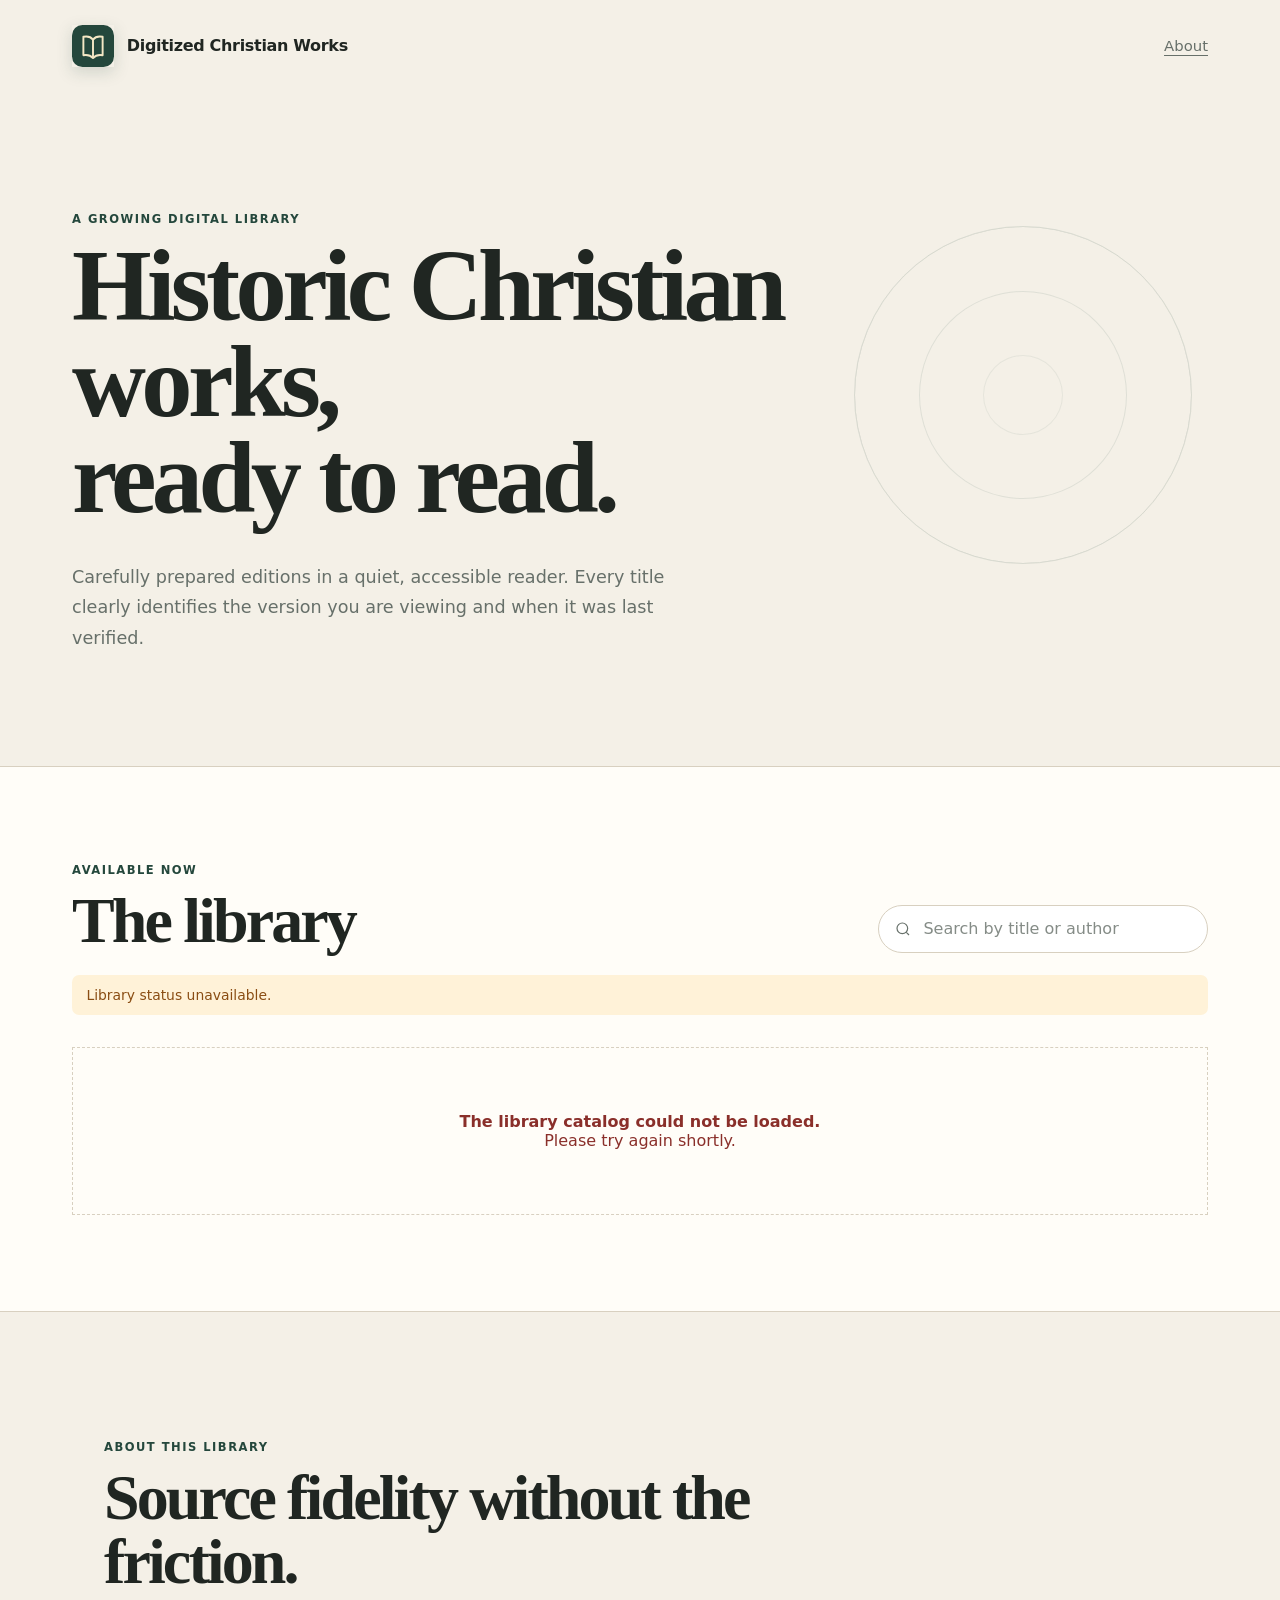
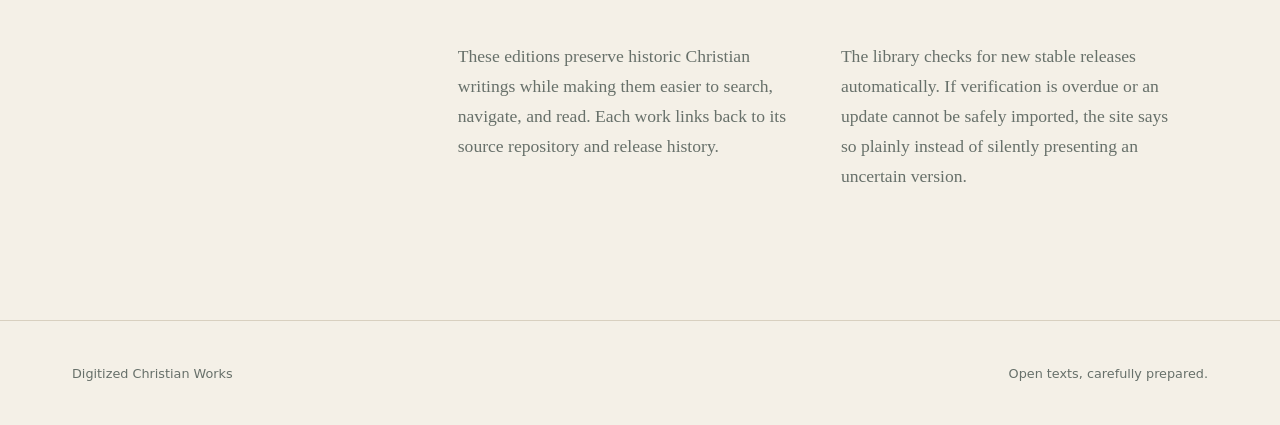
==== site/index.html @ 8eefa534 "Build Digitized Christian Works library" ====
<!doctype html>
<html lang="en">
  <head>
    <meta charset="utf-8">
    <meta name="viewport" content="width=device-width, initial-scale=1">
    <meta name="description" content="Read the latest verified editions of carefully digitized historic Christian works.">
    <meta name="theme-color" content="#f4f0e7">
    <title>Digitized Christian Works</title>
    <link rel="icon" href="assets/mark.svg" type="image/svg+xml">
    <link rel="stylesheet" href="assets/styles.css">
    <script src="assets/app.js" defer></script>
  </head>
  <body>
    <a class="skip-link" href="#library">Skip to library</a>
    <header class="site-header">
      <a class="brand" href="./" aria-label="Digitized Christian Works home">
        <img src="assets/mark.svg" alt="" width="42" height="42">
        <span>Digitized Christian Works</span>
      </a>
      <a class="about-link" href="#about">About</a>
    </header>

    <main>
      <section class="hero" aria-labelledby="hero-title">
        <p class="eyebrow">A growing digital library</p>
        <h1 id="hero-title">Historic Christian works,<br>ready to read.</h1>
        <p class="hero-copy">Carefully prepared editions in a quiet, accessible reader. Every title clearly identifies the version you are viewing and when it was last verified.</p>
      </section>

      <section class="library" id="library" aria-labelledby="library-title">
        <div class="section-heading">
          <div>
            <p class="eyebrow">Available now</p>
            <h2 id="library-title">The library</h2>
          </div>
          <label class="search">
            <span class="sr-only">Search the library</span>
            <svg aria-hidden="true" viewBox="0 0 24 24"><path d="m21 21-4.35-4.35m2.35-5.65a8 8 0 1 1-16 0 8 8 0 0 1 16 0Z"/></svg>
            <input id="search" type="search" placeholder="Search by title or author" autocomplete="off">
          </label>
        </div>
        <div id="site-status" class="site-status" role="status" aria-live="polite"></div>
        <div id="book-grid" class="book-grid" aria-live="polite">
          <div class="loading">Loading the library…</div>
        </div>
        <p id="empty-state" class="empty-state" hidden>No works match that search.</p>
      </section>

      <section class="about" id="about" aria-labelledby="about-title">
        <p class="eyebrow">About this library</p>
        <h2 id="about-title">Source fidelity without the friction.</h2>
        <div class="about-grid">
          <p>These editions preserve historic Christian writings while making them easier to search, navigate, and read. Each work links back to its source repository and release history.</p>
          <p>The library checks for new stable releases automatically. If verification is overdue or an update cannot be safely imported, the site says so plainly instead of silently presenting an uncertain version.</p>
        </div>
      </section>
    </main>

    <footer>
      <p>Digitized Christian Works</p>
      <p>Open texts, carefully prepared.</p>
    </footer>
  </body>
</html>
---- site/assets/styles.css ----
:root {
  --paper: #f4f0e7;
  --paper-deep: #e9e2d3;
  --ink: #202622;
  --muted: #67706a;
  --forest: #24473c;
  --forest-dark: #19362d;
  --cream: #fffdf8;
  --line: #d8d0c0;
  --gold: #bc8c42;
  --warning: #8a4d13;
  --warning-bg: #fff2d8;
  --error: #8a2f2a;
  --shadow: 0 18px 50px rgb(37 43 40 / 9%);
  font-family: Inter, ui-sans-serif, system-ui, -apple-system, BlinkMacSystemFont, "Segoe UI", sans-serif;
  color: var(--ink);
  background: var(--paper);
  font-synthesis: none;
}

* { box-sizing: border-box; }
html { scroll-behavior: smooth; }
body { margin: 0; min-height: 100vh; background: var(--paper); }
a { color: inherit; }
button, input, select { font: inherit; }

.skip-link {
  position: fixed;
  top: 0.75rem;
  left: 0.75rem;
  z-index: 100;
  padding: 0.65rem 0.9rem;
  color: white;
  background: var(--forest-dark);
  border-radius: 0.35rem;
  transform: translateY(-150%);
}
.skip-link:focus { transform: none; }
.sr-only { position: absolute; width: 1px; height: 1px; padding: 0; margin: -1px; overflow: hidden; clip: rect(0, 0, 0, 0); white-space: nowrap; border: 0; }

.site-header {
  max-width: 1200px;
  margin: auto;
  padding: 1.55rem 2rem;
  display: flex;
  align-items: center;
  justify-content: space-between;
}
.brand { display: flex; align-items: center; gap: 0.8rem; font-weight: 600; text-decoration: none; letter-spacing: -0.02em; }
.brand img { box-shadow: 0 5px 16px rgb(36 71 60 / 17%); }
.about-link { color: var(--muted); font-size: 0.93rem; text-underline-offset: 0.25rem; }

.hero {
  max-width: 1200px;
  margin: 0 auto;
  padding: 7.5rem 2rem 7rem;
  position: relative;
}
.hero::after {
  content: "";
  position: absolute;
  right: 4%;
  top: 20%;
  width: 21rem;
  height: 21rem;
  border: 1px solid rgb(36 71 60 / 13%);
  border-radius: 50%;
  box-shadow: inset 0 0 0 4rem var(--paper), inset 0 0 0 calc(4rem + 1px) rgb(36 71 60 / 10%), inset 0 0 0 8rem var(--paper), inset 0 0 0 calc(8rem + 1px) rgb(36 71 60 / 7%);
  pointer-events: none;
}
.eyebrow { margin: 0 0 0.75rem; color: var(--forest); font-family: ui-sans-serif, system-ui, sans-serif; font-size: 0.72rem; font-weight: 600; letter-spacing: 0.13em; text-transform: uppercase; }
.hero h1, .section-heading h2, .about h2 {
  font-family: Georgia, "Times New Roman", serif;
  font-weight: 600;
  letter-spacing: -0.045em;
}
.hero h1 { max-width: 770px; margin: 0; font-size: clamp(3.2rem, 8vw, 6.5rem); line-height: 0.94; position: relative; z-index: 1; }
.hero-copy { max-width: 610px; margin: 2.2rem 0 0; color: var(--muted); font-size: 1.1rem; line-height: 1.75; position: relative; z-index: 1; }

.library { padding: 6rem max(2rem, calc((100vw - 1136px) / 2)); background: var(--cream); border-block: 1px solid var(--line); }
.section-heading { display: flex; align-items: end; justify-content: space-between; gap: 2rem; margin-bottom: 1.4rem; }
.section-heading h2, .about h2 { margin: 0; font-size: clamp(2.3rem, 5vw, 4.1rem); line-height: 1; }
.search { width: min(100%, 330px); display: flex; align-items: center; gap: 0.65rem; padding: 0.78rem 1rem; border: 1px solid var(--line); border-radius: 999px; background: white; }
.search:focus-within { outline: 2px solid var(--forest); outline-offset: 2px; }
.search svg { width: 1.1rem; fill: none; stroke: var(--muted); stroke-width: 1.8; }
.search input { width: 100%; border: 0; outline: 0; color: var(--ink); background: transparent; }
.search input::placeholder { color: #858c87; }

.site-status { min-height: 2.5rem; margin-bottom: 2rem; padding: 0.7rem 0.9rem; display: flex; align-items: center; gap: 0.45rem; border-radius: 0.45rem; font-size: 0.87rem; }
.site-status.current { color: var(--forest); background: #eef5f1; }
.site-status.warning { color: var(--warning); background: var(--warning-bg); }
.status-dot { width: 0.48rem; height: 0.48rem; border-radius: 50%; background: #398261; }

.book-grid { display: grid; grid-template-columns: repeat(3, minmax(0, 1fr)); gap: 1.2rem; }
.book-card {
  min-height: 390px;
  padding: 1.65rem;
  display: flex;
  flex-direction: column;
  border: 1px solid var(--line);
  border-radius: 0.65rem;
  background: #fff;
  box-shadow: 0 1px 0 rgb(32 38 34 / 2%);
  transition: transform 180ms ease, box-shadow 180ms ease, border-color 180ms ease;
}
.book-card:hover { transform: translateY(-3px); border-color: #beb4a2; box-shadow: var(--shadow); }
.book-topline { display: flex; align-items: center; justify-content: space-between; gap: 1rem; }
.book-author { margin: 0; color: var(--forest); font-size: 0.78rem; font-weight: 600; letter-spacing: 0.06em; text-transform: uppercase; }
.freshness-chip { padding: 0.3rem 0.55rem; border-radius: 99px; font-size: 0.7rem; font-weight: 600; }
.freshness-chip.current { color: #246347; background: #e8f5ed; }
.freshness-chip.unknown, .freshness-chip.processing, .freshness-chip.delayed { color: var(--warning); background: var(--warning-bg); }
.book-card h3 { margin: 2.1rem 0 0.8rem; font-family: Georgia, "Times New Roman", serif; font-size: 2rem; line-height: 1.08; letter-spacing: -0.035em; }
.book-description { margin: 0; color: var(--muted); font-family: Georgia, "Times New Roman", serif; line-height: 1.6; }
.book-meta { margin: auto 0 1.5rem; padding-top: 2rem; display: flex; gap: 2.5rem; }
.book-meta div { display: grid; gap: 0.2rem; }
.book-meta dt { color: var(--muted); font-size: 0.68rem; letter-spacing: 0.08em; text-transform: uppercase; }
.book-meta dd { margin: 0; font-size: 0.85rem; font-weight: 600; }
.book-actions { display: flex; align-items: center; gap: 1.1rem; }
.read-button { flex: 1; padding: 0.75rem 0.95rem; display: flex; justify-content: space-between; color: white; background: var(--forest); border-radius: 0.35rem; font-size: 0.88rem; font-weight: 600; text-decoration: none; }
.read-button:hover { background: var(--forest-dark); }
.details-link { color: var(--muted); font-size: 0.76rem; text-underline-offset: 0.22rem; }
.loading, .load-error { grid-column: 1 / -1; padding: 4rem; text-align: center; color: var(--muted); border: 1px dashed var(--line); }
.load-error { color: var(--error); }
.empty-state { padding: 4rem; text-align: center; color: var(--muted); }

.about { max-width: 1136px; margin: auto; padding: 8rem 2rem; }
.about h2 { max-width: 800px; }
.about-grid { margin: 3rem 0 0 33%; display: grid; grid-template-columns: 1fr 1fr; gap: 3rem; color: var(--muted); font-family: Georgia, "Times New Roman", serif; font-size: 1.1rem; line-height: 1.7; }
.about-grid p { margin: 0; }
footer { padding: 2rem max(2rem, calc((100vw - 1136px) / 2)); display: flex; justify-content: space-between; color: var(--muted); border-top: 1px solid var(--line); font-size: 0.8rem; }

.reader-page { height: 100vh; display: grid; grid-template-rows: auto auto auto minmax(0, 1fr); overflow: hidden; background: #303634; }
.reader-header { min-height: 74px; padding: 0.7rem 1.1rem; display: grid; grid-template-columns: minmax(110px, 1fr) minmax(0, 2fr) minmax(240px, 1fr); align-items: center; gap: 1rem; color: white; background: #252b28; }
.reader-home { display: inline-flex; width: fit-content; align-items: center; gap: 0.35rem; color: #dce5e0; text-decoration: none; font-size: 0.86rem; }
.reader-home svg { width: 1.3rem; fill: none; stroke: currentColor; stroke-width: 1.8; }
.reader-identity { min-width: 0; text-align: center; }
.reader-identity p { margin: 0 0 0.18rem; color: #afbbb5; font-size: 0.69rem; letter-spacing: 0.08em; text-transform: uppercase; }
.reader-identity h1 { margin: 0; overflow: hidden; font-family: Georgia, "Times New Roman", serif; font-size: 1.08rem; font-weight: 500; text-overflow: ellipsis; white-space: nowrap; }
.reader-actions { display: flex; justify-content: end; gap: 0.6rem; }
.action-link { padding: 0.56rem 0.75rem; color: #17211d; background: #f2e8d3; border: 1px solid #f2e8d3; border-radius: 0.3rem; font-size: 0.75rem; font-weight: 600; text-decoration: none; }
.action-link.secondary { color: #dce5e0; background: transparent; border-color: #69736e; }
.freshness-banner { min-height: 40px; padding: 0.55rem 1.1rem; display: flex; justify-content: center; align-items: center; gap: 0.45rem; font-size: 0.76rem; }
.freshness-banner.current { color: #194f37; background: #dff1e6; }
.freshness-banner.unknown, .freshness-banner.delayed, .freshness-banner.processing { color: #6e3b0d; background: var(--warning-bg); }
.document-bar { min-height: 50px; padding: 0.45rem 1.1rem; display: flex; align-items: center; justify-content: space-between; gap: 1rem; color: #d7dedb; background: #3b4340; border-bottom: 1px solid #505956; font-size: 0.75rem; }
.document-bar label { display: flex; align-items: center; gap: 0.55rem; }
.document-bar label span { color: #aeb8b3; }
.document-bar select { max-width: 230px; padding: 0.38rem 1.8rem 0.38rem 0.55rem; color: #f4f7f5; background: #2f3734; border: 1px solid #626c68; border-radius: 0.25rem; }
.release-summary { display: flex; align-items: center; gap: 0.45rem; color: #b9c2be; }
.release-summary a { text-underline-offset: 0.2rem; }
.viewer-shell { min-height: 0; position: relative; }
#pdf-frame { width: 100%; height: 100%; display: block; border: 0; background: #525957; }
.reader-error { position: absolute; inset: 0; padding: 4rem 2rem; text-align: center; color: white; background: #424946; }

@media (max-width: 850px) {
  .hero { padding-top: 5rem; }
  .hero::after { opacity: 0.45; right: -8rem; }
  .book-grid { grid-template-columns: 1fr 1fr; }
  .about-grid { margin-left: 15%; }
  .reader-header { grid-template-columns: auto 1fr auto; }
  .reader-home span, .action-link.secondary { display: none; }
  .reader-actions { min-width: 72px; }
}

@media (max-width: 620px) {
  .site-header { padding: 1rem 1.1rem; }
  .brand span { font-size: 0.88rem; }
  .hero { padding: 4.5rem 1.15rem 5rem; }
  .hero h1 { font-size: clamp(3rem, 15vw, 4.5rem); }
  .hero-copy { font-size: 1rem; }
  .library { padding: 4rem 1.1rem; }
  .section-heading { align-items: stretch; flex-direction: column; }
  .search { width: 100%; }
  .book-grid { grid-template-columns: 1fr; }
  .book-card { min-height: 355px; }
  .about { padding: 5rem 1.15rem; }
  .about-grid { margin-left: 0; grid-template-columns: 1fr; gap: 1.2rem; }
  footer { padding: 1.5rem 1.1rem; flex-direction: column; }
  .reader-header { min-height: 62px; padding: 0.55rem 0.7rem; gap: 0.45rem; }
  .reader-identity h1 { font-size: 0.88rem; }
  .reader-identity p { font-size: 0.58rem; }
  .action-link { padding: 0.48rem 0.55rem; font-size: 0.68rem; }
  .freshness-banner { padding: 0.45rem 0.7rem; align-items: start; flex-direction: column; gap: 0.1rem; }
  .document-bar { padding: 0.45rem 0.7rem; }
  .document-bar label span, .release-summary a:not(#release-link), .release-summary span { display: none; }
  .document-bar select { max-width: 180px; }
}

@media (prefers-reduced-motion: reduce) {
  *, *::before, *::after { scroll-behavior: auto !important; transition: none !important; }
}
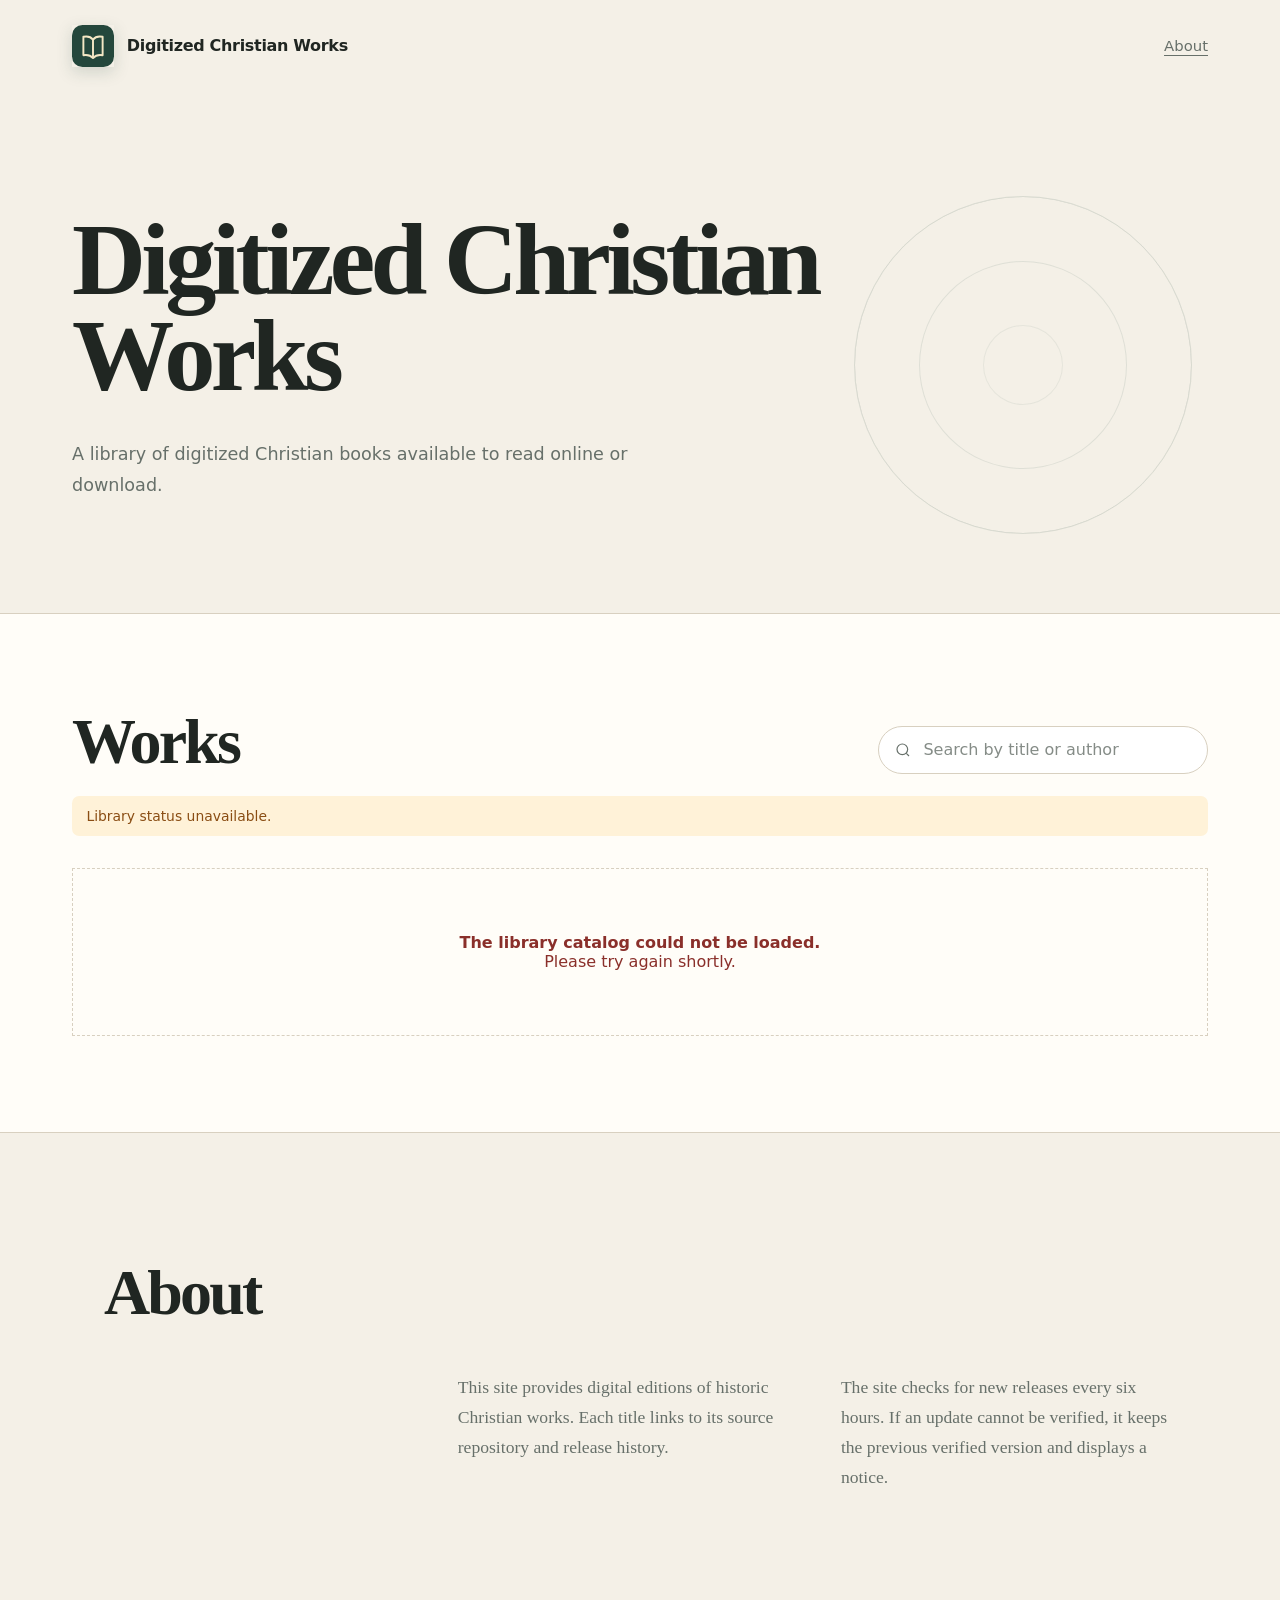
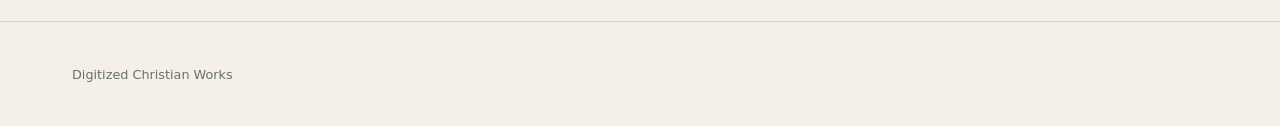
==== commit 237d7de5: "Simplify public site copy" ====
--- a/site/index.html
+++ b/site/index.html
@@ -3,7 +3,7 @@
   <head>
     <meta charset="utf-8">
     <meta name="viewport" content="width=device-width, initial-scale=1">
-    <meta name="description" content="Read the latest verified editions of carefully digitized historic Christian works.">
+    <meta name="description" content="A library of digitized Christian books available to read online or download.">
     <meta name="theme-color" content="#f4f0e7">
     <title>Digitized Christian Works</title>
     <link rel="icon" href="assets/mark.svg" type="image/svg+xml">
@@ -22,16 +22,14 @@
 
     <main>
       <section class="hero" aria-labelledby="hero-title">
-        <p class="eyebrow">A growing digital library</p>
-        <h1 id="hero-title">Historic Christian works,<br>ready to read.</h1>
-        <p class="hero-copy">Carefully prepared editions in a quiet, accessible reader. Every title clearly identifies the version you are viewing and when it was last verified.</p>
+        <h1 id="hero-title">Digitized Christian Works</h1>
+        <p class="hero-copy">A library of digitized Christian books available to read online or download.</p>
       </section>
 
       <section class="library" id="library" aria-labelledby="library-title">
         <div class="section-heading">
           <div>
-            <p class="eyebrow">Available now</p>
-            <h2 id="library-title">The library</h2>
+            <h2 id="library-title">Works</h2>
           </div>
           <label class="search">
             <span class="sr-only">Search the library</span>
@@ -47,19 +45,16 @@
       </section>
 
       <section class="about" id="about" aria-labelledby="about-title">
-        <p class="eyebrow">About this library</p>
-        <h2 id="about-title">Source fidelity without the friction.</h2>
+        <h2 id="about-title">About</h2>
         <div class="about-grid">
-          <p>These editions preserve historic Christian writings while making them easier to search, navigate, and read. Each work links back to its source repository and release history.</p>
-          <p>The library checks for new stable releases automatically. If verification is overdue or an update cannot be safely imported, the site says so plainly instead of silently presenting an uncertain version.</p>
+          <p>This site provides digital editions of historic Christian works. Each title links to its source repository and release history.</p>
+          <p>The site checks for new releases every six hours. If an update cannot be verified, it keeps the previous verified version and displays a notice.</p>
         </div>
       </section>
     </main>
 
     <footer>
       <p>Digitized Christian Works</p>
-      <p>Open texts, carefully prepared.</p>
     </footer>
   </body>
 </html>
-
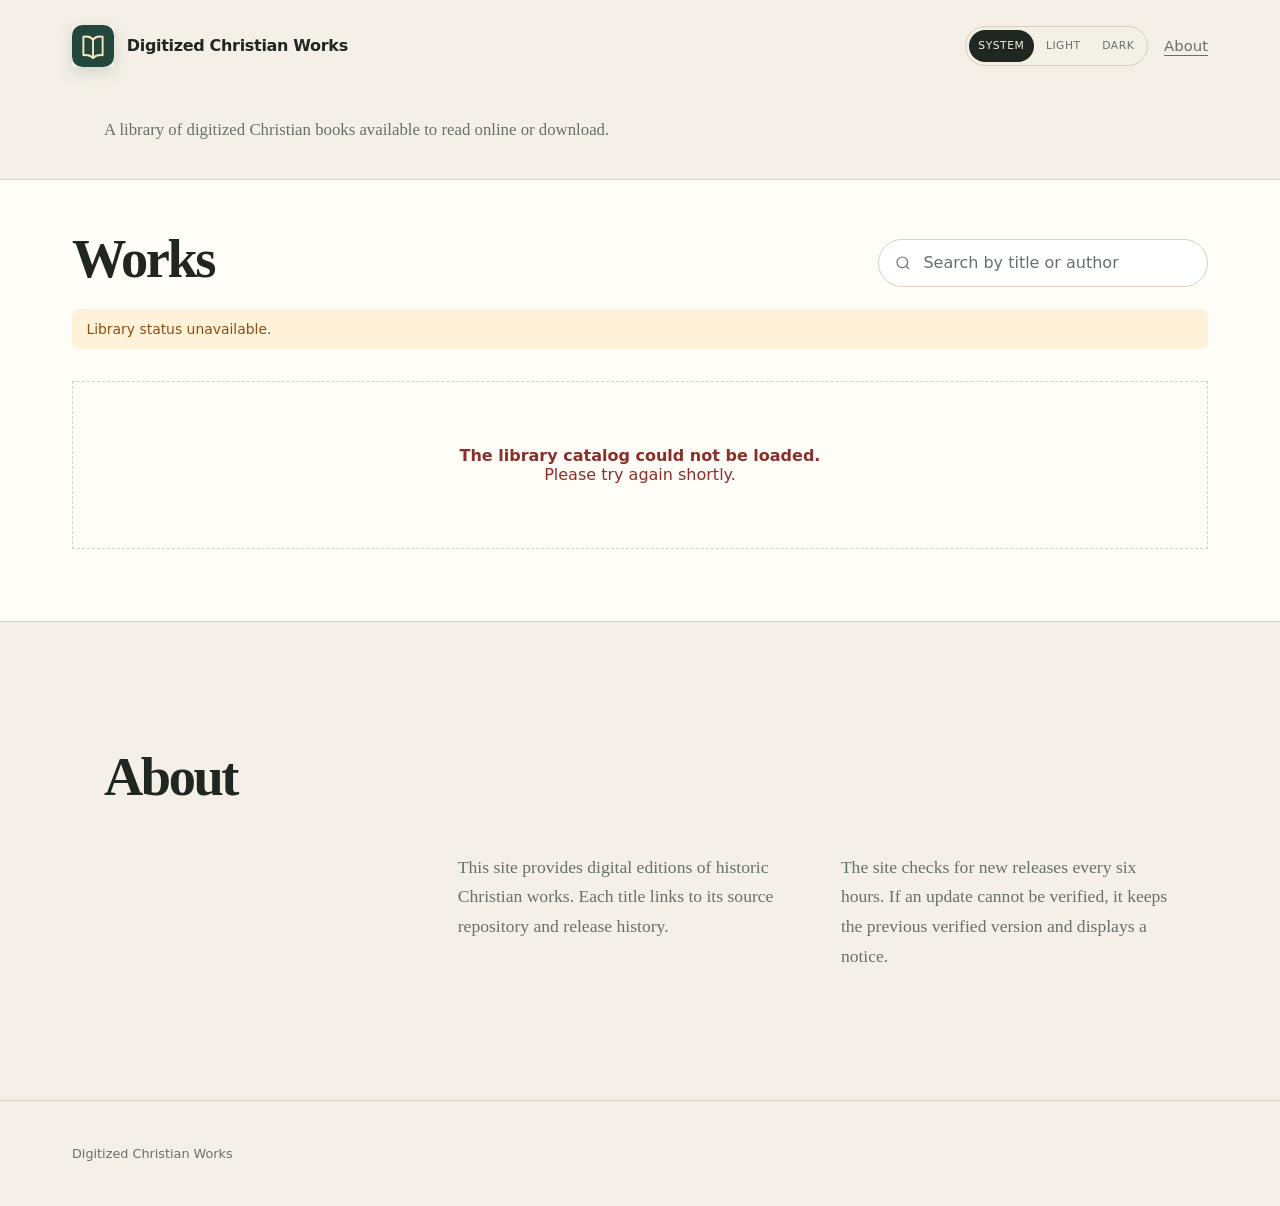
==== commit 1ee20e4f: "Put works first and add theme controls" ====
--- a/site/index.html
+++ b/site/index.html
@@ -7,6 +7,7 @@
     <meta name="theme-color" content="#f4f0e7">
     <title>Digitized Christian Works</title>
     <link rel="icon" href="assets/mark.svg" type="image/svg+xml">
+    <script src="assets/theme.js"></script>
     <link rel="stylesheet" href="assets/styles.css">
     <script src="assets/app.js" defer></script>
   </head>
@@ -17,13 +18,19 @@
         <img src="assets/mark.svg" alt="" width="42" height="42">
         <span>Digitized Christian Works</span>
       </a>
-      <a class="about-link" href="#about">About</a>
+      <div class="header-actions">
+        <div class="theme-picker" aria-label="Color theme">
+          <button class="theme-button" type="button" data-theme="system" aria-pressed="true">System</button>
+          <button class="theme-button" type="button" data-theme="light" aria-pressed="false">Light</button>
+          <button class="theme-button" type="button" data-theme="dark" aria-pressed="false">Dark</button>
+        </div>
+        <a class="about-link" href="#about">About</a>
+      </div>
     </header>
 
     <main>
-      <section class="hero" aria-labelledby="hero-title">
-        <h1 id="hero-title">Digitized Christian Works</h1>
-        <p class="hero-copy">A library of digitized Christian books available to read online or download.</p>
+      <section class="intro" aria-label="Introduction">
+        <p>A library of digitized Christian books available to read online or download.</p>
       </section>
 
       <section class="library" id="library" aria-labelledby="library-title">
--- a/site/assets/styles.css
+++ b/site/assets/styles.css
@@ -6,16 +6,58 @@
   --forest: #24473c;
   --forest-dark: #19362d;
   --cream: #fffdf8;
+  --card: #fff;
   --line: #d8d0c0;
   --gold: #bc8c42;
   --warning: #8a4d13;
   --warning-bg: #fff2d8;
   --error: #8a2f2a;
+  --current: #246347;
+  --current-bg: #e8f5ed;
+  --on-accent: #fff;
+  --reader-background: #d8d8d5;
+  --reader-header: #f4f0e7;
+  --reader-bar: #e9e2d3;
+  --reader-text: #202622;
+  --reader-muted: #67706a;
+  --reader-border: #c8c0b2;
+  --reader-select: #fffdf8;
+  --reader-action: #24473c;
+  --reader-action-text: #fff;
   --shadow: 0 18px 50px rgb(37 43 40 / 9%);
   font-family: Inter, ui-sans-serif, system-ui, -apple-system, BlinkMacSystemFont, "Segoe UI", sans-serif;
   color: var(--ink);
   background: var(--paper);
   font-synthesis: none;
+}
+
+html[data-theme="dark"] {
+  --paper: #111513;
+  --paper-deep: #18201c;
+  --ink: #eeeae0;
+  --muted: #a4aea8;
+  --forest: #8cb8a7;
+  --forest-dark: #6b9e8a;
+  --cream: #171c19;
+  --card: #1d2420;
+  --line: #343c37;
+  --gold: #d4a75d;
+  --warning: #efb978;
+  --warning-bg: #3a2917;
+  --error: #ee918b;
+  --current: #9bcab5;
+  --current-bg: #1c352a;
+  --on-accent: #101713;
+  --reader-background: #303634;
+  --reader-header: #252b28;
+  --reader-bar: #3b4340;
+  --reader-text: #f4f7f5;
+  --reader-muted: #afbbb5;
+  --reader-border: #505956;
+  --reader-select: #2f3734;
+  --reader-action: #f2e8d3;
+  --reader-action-text: #17211d;
+  --shadow: 0 18px 50px rgb(0 0 0 / 24%);
 }
 
 * { box-sizing: border-box; }
@@ -48,46 +90,36 @@
 }
 .brand { display: flex; align-items: center; gap: 0.8rem; font-weight: 600; text-decoration: none; letter-spacing: -0.02em; }
 .brand img { box-shadow: 0 5px 16px rgb(36 71 60 / 17%); }
+.header-actions { display: flex; align-items: center; gap: 1rem; }
 .about-link { color: var(--muted); font-size: 0.93rem; text-underline-offset: 0.25rem; }
-
-.hero {
-  max-width: 1200px;
+.theme-picker { display: flex; gap: 0.15rem; padding: 0.2rem; border: 1px solid var(--line); border-radius: 999px; background: color-mix(in srgb, var(--paper) 86%, transparent); }
+.theme-button { min-height: 2rem; padding: 0.4rem 0.6rem; color: var(--muted); background: transparent; border: 0; border-radius: 999px; cursor: pointer; font-size: 0.67rem; letter-spacing: 0.05em; text-transform: uppercase; }
+.theme-button.active { color: var(--paper); background: var(--ink); }
+.theme-button:focus-visible { outline: 2px solid var(--forest); outline-offset: 2px; }
+
+.intro {
+  max-width: 1136px;
   margin: 0 auto;
-  padding: 7.5rem 2rem 7rem;
-  position: relative;
-}
-.hero::after {
-  content: "";
-  position: absolute;
-  right: 4%;
-  top: 20%;
-  width: 21rem;
-  height: 21rem;
-  border: 1px solid rgb(36 71 60 / 13%);
-  border-radius: 50%;
-  box-shadow: inset 0 0 0 4rem var(--paper), inset 0 0 0 calc(4rem + 1px) rgb(36 71 60 / 10%), inset 0 0 0 8rem var(--paper), inset 0 0 0 calc(8rem + 1px) rgb(36 71 60 / 7%);
-  pointer-events: none;
-}
-.eyebrow { margin: 0 0 0.75rem; color: var(--forest); font-family: ui-sans-serif, system-ui, sans-serif; font-size: 0.72rem; font-weight: 600; letter-spacing: 0.13em; text-transform: uppercase; }
-.hero h1, .section-heading h2, .about h2 {
+  padding: 1.5rem 2rem 2.25rem;
+}
+.intro p { max-width: 610px; margin: 0; color: var(--muted); font-family: Georgia, "Times New Roman", serif; font-size: 1.05rem; line-height: 1.65; }
+.section-heading h2, .about h2 {
   font-family: Georgia, "Times New Roman", serif;
   font-weight: 600;
   letter-spacing: -0.045em;
 }
-.hero h1 { max-width: 770px; margin: 0; font-size: clamp(3.2rem, 8vw, 6.5rem); line-height: 0.94; position: relative; z-index: 1; }
-.hero-copy { max-width: 610px; margin: 2.2rem 0 0; color: var(--muted); font-size: 1.1rem; line-height: 1.75; position: relative; z-index: 1; }
-
-.library { padding: 6rem max(2rem, calc((100vw - 1136px) / 2)); background: var(--cream); border-block: 1px solid var(--line); }
+
+.library { padding: 3.25rem max(2rem, calc((100vw - 1136px) / 2)) 4.5rem; background: var(--cream); border-block: 1px solid var(--line); }
 .section-heading { display: flex; align-items: end; justify-content: space-between; gap: 2rem; margin-bottom: 1.4rem; }
-.section-heading h2, .about h2 { margin: 0; font-size: clamp(2.3rem, 5vw, 4.1rem); line-height: 1; }
-.search { width: min(100%, 330px); display: flex; align-items: center; gap: 0.65rem; padding: 0.78rem 1rem; border: 1px solid var(--line); border-radius: 999px; background: white; }
+.section-heading h2, .about h2 { margin: 0; font-size: clamp(2.3rem, 5vw, 3.4rem); line-height: 1; }
+.search { width: min(100%, 330px); display: flex; align-items: center; gap: 0.65rem; padding: 0.78rem 1rem; border: 1px solid var(--line); border-radius: 999px; background: var(--card); }
 .search:focus-within { outline: 2px solid var(--forest); outline-offset: 2px; }
 .search svg { width: 1.1rem; fill: none; stroke: var(--muted); stroke-width: 1.8; }
 .search input { width: 100%; border: 0; outline: 0; color: var(--ink); background: transparent; }
-.search input::placeholder { color: #858c87; }
+.search input::placeholder { color: var(--muted); }
 
 .site-status { min-height: 2.5rem; margin-bottom: 2rem; padding: 0.7rem 0.9rem; display: flex; align-items: center; gap: 0.45rem; border-radius: 0.45rem; font-size: 0.87rem; }
-.site-status.current { color: var(--forest); background: #eef5f1; }
+.site-status.current { color: var(--current); background: var(--current-bg); }
 .site-status.warning { color: var(--warning); background: var(--warning-bg); }
 .status-dot { width: 0.48rem; height: 0.48rem; border-radius: 50%; background: #398261; }
 
@@ -99,15 +131,15 @@
   flex-direction: column;
   border: 1px solid var(--line);
   border-radius: 0.65rem;
-  background: #fff;
+  background: var(--card);
   box-shadow: 0 1px 0 rgb(32 38 34 / 2%);
   transition: transform 180ms ease, box-shadow 180ms ease, border-color 180ms ease;
 }
-.book-card:hover { transform: translateY(-3px); border-color: #beb4a2; box-shadow: var(--shadow); }
+.book-card:hover { transform: translateY(-3px); border-color: var(--muted); box-shadow: var(--shadow); }
 .book-topline { display: flex; align-items: center; justify-content: space-between; gap: 1rem; }
 .book-author { margin: 0; color: var(--forest); font-size: 0.78rem; font-weight: 600; letter-spacing: 0.06em; text-transform: uppercase; }
 .freshness-chip { padding: 0.3rem 0.55rem; border-radius: 99px; font-size: 0.7rem; font-weight: 600; }
-.freshness-chip.current { color: #246347; background: #e8f5ed; }
+.freshness-chip.current { color: var(--current); background: var(--current-bg); }
 .freshness-chip.unknown, .freshness-chip.processing, .freshness-chip.delayed { color: var(--warning); background: var(--warning-bg); }
 .book-card h3 { margin: 2.1rem 0 0.8rem; font-family: Georgia, "Times New Roman", serif; font-size: 2rem; line-height: 1.08; letter-spacing: -0.035em; }
 .book-description { margin: 0; color: var(--muted); font-family: Georgia, "Times New Roman", serif; line-height: 1.6; }
@@ -116,7 +148,7 @@
 .book-meta dt { color: var(--muted); font-size: 0.68rem; letter-spacing: 0.08em; text-transform: uppercase; }
 .book-meta dd { margin: 0; font-size: 0.85rem; font-weight: 600; }
 .book-actions { display: flex; align-items: center; gap: 1.1rem; }
-.read-button { flex: 1; padding: 0.75rem 0.95rem; display: flex; justify-content: space-between; color: white; background: var(--forest); border-radius: 0.35rem; font-size: 0.88rem; font-weight: 600; text-decoration: none; }
+.read-button { flex: 1; padding: 0.75rem 0.95rem; display: flex; justify-content: space-between; color: var(--on-accent); background: var(--forest); border-radius: 0.35rem; font-size: 0.88rem; font-weight: 600; text-decoration: none; }
 .read-button:hover { background: var(--forest-dark); }
 .details-link { color: var(--muted); font-size: 0.76rem; text-underline-offset: 0.22rem; }
 .loading, .load-error { grid-column: 1 / -1; padding: 4rem; text-align: center; color: var(--muted); border: 1px dashed var(--line); }
@@ -129,46 +161,44 @@
 .about-grid p { margin: 0; }
 footer { padding: 2rem max(2rem, calc((100vw - 1136px) / 2)); display: flex; justify-content: space-between; color: var(--muted); border-top: 1px solid var(--line); font-size: 0.8rem; }
 
-.reader-page { height: 100vh; display: grid; grid-template-rows: auto auto auto minmax(0, 1fr); overflow: hidden; background: #303634; }
-.reader-header { min-height: 74px; padding: 0.7rem 1.1rem; display: grid; grid-template-columns: minmax(110px, 1fr) minmax(0, 2fr) minmax(240px, 1fr); align-items: center; gap: 1rem; color: white; background: #252b28; }
-.reader-home { display: inline-flex; width: fit-content; align-items: center; gap: 0.35rem; color: #dce5e0; text-decoration: none; font-size: 0.86rem; }
+.reader-page { height: 100vh; display: grid; grid-template-rows: auto auto auto minmax(0, 1fr); overflow: hidden; background: var(--reader-background); }
+.reader-header { min-height: 74px; padding: 0.7rem 1.1rem; display: grid; grid-template-columns: minmax(110px, 1fr) minmax(0, 2fr) minmax(420px, 1fr); align-items: center; gap: 1rem; color: var(--reader-text); background: var(--reader-header); border-bottom: 1px solid var(--reader-border); }
+.reader-home { display: inline-flex; width: fit-content; align-items: center; gap: 0.35rem; color: var(--reader-muted); text-decoration: none; font-size: 0.86rem; }
 .reader-home svg { width: 1.3rem; fill: none; stroke: currentColor; stroke-width: 1.8; }
 .reader-identity { min-width: 0; text-align: center; }
-.reader-identity p { margin: 0 0 0.18rem; color: #afbbb5; font-size: 0.69rem; letter-spacing: 0.08em; text-transform: uppercase; }
+.reader-identity p { margin: 0 0 0.18rem; color: var(--reader-muted); font-size: 0.69rem; letter-spacing: 0.08em; text-transform: uppercase; }
 .reader-identity h1 { margin: 0; overflow: hidden; font-family: Georgia, "Times New Roman", serif; font-size: 1.08rem; font-weight: 500; text-overflow: ellipsis; white-space: nowrap; }
 .reader-actions { display: flex; justify-content: end; gap: 0.6rem; }
-.action-link { padding: 0.56rem 0.75rem; color: #17211d; background: #f2e8d3; border: 1px solid #f2e8d3; border-radius: 0.3rem; font-size: 0.75rem; font-weight: 600; text-decoration: none; }
-.action-link.secondary { color: #dce5e0; background: transparent; border-color: #69736e; }
+.reader-theme-picker { border-color: var(--reader-border); background: transparent; }
+.action-link { padding: 0.56rem 0.75rem; color: var(--reader-action-text); background: var(--reader-action); border: 1px solid var(--reader-action); border-radius: 0.3rem; font-size: 0.75rem; font-weight: 600; text-decoration: none; }
+.action-link.secondary { color: var(--reader-muted); background: transparent; border-color: var(--reader-border); }
 .freshness-banner { min-height: 40px; padding: 0.55rem 1.1rem; display: flex; justify-content: center; align-items: center; gap: 0.45rem; font-size: 0.76rem; }
 .freshness-banner.current { color: #194f37; background: #dff1e6; }
 .freshness-banner.unknown, .freshness-banner.delayed, .freshness-banner.processing { color: #6e3b0d; background: var(--warning-bg); }
-.document-bar { min-height: 50px; padding: 0.45rem 1.1rem; display: flex; align-items: center; justify-content: space-between; gap: 1rem; color: #d7dedb; background: #3b4340; border-bottom: 1px solid #505956; font-size: 0.75rem; }
+.document-bar { min-height: 50px; padding: 0.45rem 1.1rem; display: flex; align-items: center; justify-content: space-between; gap: 1rem; color: var(--reader-text); background: var(--reader-bar); border-bottom: 1px solid var(--reader-border); font-size: 0.75rem; }
 .document-bar label { display: flex; align-items: center; gap: 0.55rem; }
-.document-bar label span { color: #aeb8b3; }
-.document-bar select { max-width: 230px; padding: 0.38rem 1.8rem 0.38rem 0.55rem; color: #f4f7f5; background: #2f3734; border: 1px solid #626c68; border-radius: 0.25rem; }
-.release-summary { display: flex; align-items: center; gap: 0.45rem; color: #b9c2be; }
+.document-bar label span { color: var(--reader-muted); }
+.document-bar select { max-width: 230px; padding: 0.38rem 1.8rem 0.38rem 0.55rem; color: var(--reader-text); background: var(--reader-select); border: 1px solid var(--reader-border); border-radius: 0.25rem; }
+.release-summary { display: flex; align-items: center; gap: 0.45rem; color: var(--reader-muted); }
 .release-summary a { text-underline-offset: 0.2rem; }
 .viewer-shell { min-height: 0; position: relative; }
-#pdf-frame { width: 100%; height: 100%; display: block; border: 0; background: #525957; }
-.reader-error { position: absolute; inset: 0; padding: 4rem 2rem; text-align: center; color: white; background: #424946; }
+#pdf-frame { width: 100%; height: 100%; display: block; border: 0; background: var(--reader-background); }
+.reader-error { position: absolute; inset: 0; padding: 4rem 2rem; text-align: center; color: var(--reader-text); background: var(--reader-background); }
 
 @media (max-width: 850px) {
-  .hero { padding-top: 5rem; }
-  .hero::after { opacity: 0.45; right: -8rem; }
   .book-grid { grid-template-columns: 1fr 1fr; }
   .about-grid { margin-left: 15%; }
   .reader-header { grid-template-columns: auto 1fr auto; }
   .reader-home span, .action-link.secondary { display: none; }
-  .reader-actions { min-width: 72px; }
+  .reader-actions { min-width: 0; }
 }
 
 @media (max-width: 620px) {
   .site-header { padding: 1rem 1.1rem; }
   .brand span { font-size: 0.88rem; }
-  .hero { padding: 4.5rem 1.15rem 5rem; }
-  .hero h1 { font-size: clamp(3rem, 15vw, 4.5rem); }
-  .hero-copy { font-size: 1rem; }
-  .library { padding: 4rem 1.1rem; }
+  .intro { padding: 1rem 1.15rem 1.5rem; }
+  .intro p { font-size: 1rem; }
+  .library { padding: 2.5rem 1.1rem 3.5rem; }
   .section-heading { align-items: stretch; flex-direction: column; }
   .search { width: 100%; }
   .book-grid { grid-template-columns: 1fr; }
@@ -179,7 +209,8 @@
   .reader-header { min-height: 62px; padding: 0.55rem 0.7rem; gap: 0.45rem; }
   .reader-identity h1 { font-size: 0.88rem; }
   .reader-identity p { font-size: 0.58rem; }
-  .action-link { padding: 0.48rem 0.55rem; font-size: 0.68rem; }
+  .reader-actions .action-link { display: none; }
+  .reader-theme-picker .theme-button { min-height: 1.8rem; padding: 0.35rem 0.42rem; font-size: 0.55rem; }
   .freshness-banner { padding: 0.45rem 0.7rem; align-items: start; flex-direction: column; gap: 0.1rem; }
   .document-bar { padding: 0.45rem 0.7rem; }
   .document-bar label span, .release-summary a:not(#release-link), .release-summary span { display: none; }
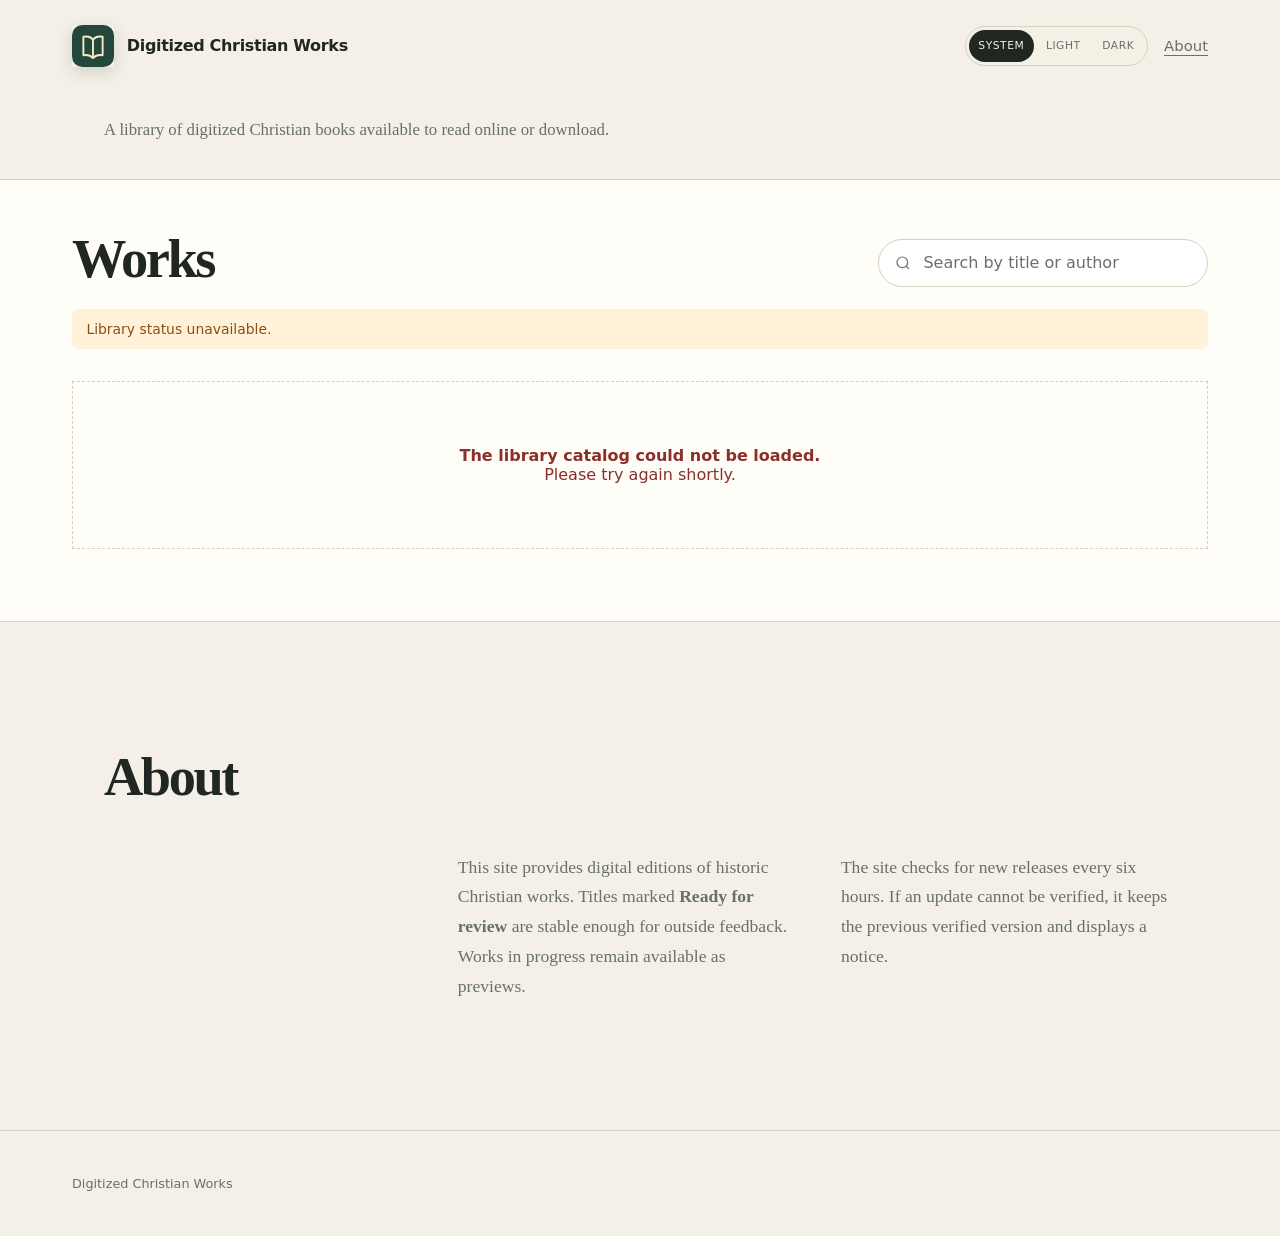
==== commit d928bd66: "Add review readiness states" ====
--- a/site/index.html
+++ b/site/index.html
@@ -45,7 +45,7 @@
           </label>
         </div>
         <div id="site-status" class="site-status" role="status" aria-live="polite"></div>
-        <div id="book-grid" class="book-grid" aria-live="polite">
+        <div id="book-grid" class="work-groups" aria-live="polite">
           <div class="loading">Loading the library…</div>
         </div>
         <p id="empty-state" class="empty-state" hidden>No works match that search.</p>
@@ -54,7 +54,7 @@
       <section class="about" id="about" aria-labelledby="about-title">
         <h2 id="about-title">About</h2>
         <div class="about-grid">
-          <p>This site provides digital editions of historic Christian works. Each title links to its source repository and release history.</p>
+          <p>This site provides digital editions of historic Christian works. Titles marked <strong>Ready for review</strong> are stable enough for outside feedback. Works in progress remain available as previews.</p>
           <p>The site checks for new releases every six hours. If an update cannot be verified, it keeps the previous verified version and displays a notice.</p>
         </div>
       </section>
--- a/site/assets/styles.css
+++ b/site/assets/styles.css
@@ -14,6 +14,10 @@
   --error: #8a2f2a;
   --current: #246347;
   --current-bg: #e8f5ed;
+  --review: #315d9b;
+  --review-bg: #e9f1fc;
+  --progress: #75582c;
+  --progress-bg: #f6eddc;
   --on-accent: #fff;
   --reader-background: #d8d8d5;
   --reader-header: #f4f0e7;
@@ -47,6 +51,10 @@
   --error: #ee918b;
   --current: #9bcab5;
   --current-bg: #1c352a;
+  --review: #a9c7ef;
+  --review-bg: #1b304b;
+  --progress: #e4c68f;
+  --progress-bg: #3b3020;
   --on-accent: #101713;
   --reader-background: #303634;
   --reader-header: #252b28;
@@ -123,7 +131,14 @@
 .site-status.warning { color: var(--warning); background: var(--warning-bg); }
 .status-dot { width: 0.48rem; height: 0.48rem; border-radius: 50%; background: #398261; }
 
+.work-groups { display: grid; gap: 3.25rem; }
+.work-group { display: grid; gap: 1.15rem; }
+.work-group-heading { display: flex; align-items: baseline; gap: 1rem; }
+.work-group-heading h3 { margin: 0; font-family: Georgia, "Times New Roman", serif; font-size: 1.45rem; letter-spacing: -0.025em; }
+.work-group-heading p { margin: 0; color: var(--muted); font-size: 0.86rem; }
 .book-grid { display: grid; grid-template-columns: repeat(3, minmax(0, 1fr)); gap: 1.2rem; }
+.work-group.ready .book-grid { grid-template-columns: repeat(2, minmax(0, 1fr)); }
+.work-group.in-progress .book-grid { grid-template-columns: 1fr; }
 .book-card {
   min-height: 390px;
   padding: 1.65rem;
@@ -138,9 +153,9 @@
 .book-card:hover { transform: translateY(-3px); border-color: var(--muted); box-shadow: var(--shadow); }
 .book-topline { display: flex; align-items: center; justify-content: space-between; gap: 1rem; }
 .book-author { margin: 0; color: var(--forest); font-size: 0.78rem; font-weight: 600; letter-spacing: 0.06em; text-transform: uppercase; }
-.freshness-chip { padding: 0.3rem 0.55rem; border-radius: 99px; font-size: 0.7rem; font-weight: 600; }
-.freshness-chip.current { color: var(--current); background: var(--current-bg); }
-.freshness-chip.unknown, .freshness-chip.processing, .freshness-chip.delayed { color: var(--warning); background: var(--warning-bg); }
+.review-chip { padding: 0.34rem 0.62rem; border-radius: 99px; font-size: 0.7rem; font-weight: 700; }
+.review-chip.ready { color: var(--review); background: var(--review-bg); }
+.review-chip.in-progress { color: var(--progress); background: var(--progress-bg); }
 .book-card h3 { margin: 2.1rem 0 0.8rem; font-family: Georgia, "Times New Roman", serif; font-size: 2rem; line-height: 1.08; letter-spacing: -0.035em; }
 .book-description { margin: 0; color: var(--muted); font-family: Georgia, "Times New Roman", serif; line-height: 1.6; }
 .book-meta { margin: auto 0 1.5rem; padding-top: 2rem; display: flex; gap: 2.5rem; }
@@ -150,6 +165,8 @@
 .book-actions { display: flex; align-items: center; gap: 1.1rem; }
 .read-button { flex: 1; padding: 0.75rem 0.95rem; display: flex; justify-content: space-between; color: var(--on-accent); background: var(--forest); border-radius: 0.35rem; font-size: 0.88rem; font-weight: 600; text-decoration: none; }
 .read-button:hover { background: var(--forest-dark); }
+.read-button.in-progress { color: var(--ink); background: transparent; border: 1px solid var(--line); }
+.read-button.in-progress:hover { background: var(--paper-deep); }
 .details-link { color: var(--muted); font-size: 0.76rem; text-underline-offset: 0.22rem; }
 .loading, .load-error { grid-column: 1 / -1; padding: 4rem; text-align: center; color: var(--muted); border: 1px dashed var(--line); }
 .load-error { color: var(--error); }
@@ -161,7 +178,7 @@
 .about-grid p { margin: 0; }
 footer { padding: 2rem max(2rem, calc((100vw - 1136px) / 2)); display: flex; justify-content: space-between; color: var(--muted); border-top: 1px solid var(--line); font-size: 0.8rem; }
 
-.reader-page { height: 100vh; display: grid; grid-template-rows: auto auto auto minmax(0, 1fr); overflow: hidden; background: var(--reader-background); }
+.reader-page { height: 100vh; display: grid; grid-template-rows: auto auto auto auto minmax(0, 1fr); overflow: hidden; background: var(--reader-background); }
 .reader-header { min-height: 74px; padding: 0.7rem 1.1rem; display: grid; grid-template-columns: minmax(110px, 1fr) minmax(0, 2fr) minmax(420px, 1fr); align-items: center; gap: 1rem; color: var(--reader-text); background: var(--reader-header); border-bottom: 1px solid var(--reader-border); }
 .reader-home { display: inline-flex; width: fit-content; align-items: center; gap: 0.35rem; color: var(--reader-muted); text-decoration: none; font-size: 0.86rem; }
 .reader-home svg { width: 1.3rem; fill: none; stroke: currentColor; stroke-width: 1.8; }
@@ -175,6 +192,9 @@
 .freshness-banner { min-height: 40px; padding: 0.55rem 1.1rem; display: flex; justify-content: center; align-items: center; gap: 0.45rem; font-size: 0.76rem; }
 .freshness-banner.current { color: #194f37; background: #dff1e6; }
 .freshness-banner.unknown, .freshness-banner.delayed, .freshness-banner.processing { color: #6e3b0d; background: var(--warning-bg); }
+.review-banner { min-height: 44px; padding: 0.58rem 1.1rem; display: flex; justify-content: center; align-items: center; gap: 0.45rem; font-size: 0.78rem; }
+.review-banner.ready { color: var(--review); background: var(--review-bg); }
+.review-banner.in-progress { color: var(--progress); background: var(--progress-bg); }
 .document-bar { min-height: 50px; padding: 0.45rem 1.1rem; display: flex; align-items: center; justify-content: space-between; gap: 1rem; color: var(--reader-text); background: var(--reader-bar); border-bottom: 1px solid var(--reader-border); font-size: 0.75rem; }
 .document-bar label { display: flex; align-items: center; gap: 0.55rem; }
 .document-bar label span { color: var(--reader-muted); }
@@ -187,6 +207,7 @@
 
 @media (max-width: 850px) {
   .book-grid { grid-template-columns: 1fr 1fr; }
+  .work-group.ready .book-grid { grid-template-columns: 1fr 1fr; }
   .about-grid { margin-left: 15%; }
   .reader-header { grid-template-columns: auto 1fr auto; }
   .reader-home span, .action-link.secondary { display: none; }
@@ -202,6 +223,8 @@
   .section-heading { align-items: stretch; flex-direction: column; }
   .search { width: 100%; }
   .book-grid { grid-template-columns: 1fr; }
+  .work-group.ready .book-grid { grid-template-columns: 1fr; }
+  .work-group-heading { align-items: start; flex-direction: column; gap: 0.35rem; }
   .book-card { min-height: 355px; }
   .about { padding: 5rem 1.15rem; }
   .about-grid { margin-left: 0; grid-template-columns: 1fr; gap: 1.2rem; }
@@ -212,6 +235,7 @@
   .reader-actions .action-link { display: none; }
   .reader-theme-picker .theme-button { min-height: 1.8rem; padding: 0.35rem 0.42rem; font-size: 0.55rem; }
   .freshness-banner { padding: 0.45rem 0.7rem; align-items: start; flex-direction: column; gap: 0.1rem; }
+  .review-banner { padding: 0.45rem 0.7rem; align-items: start; flex-direction: column; gap: 0.1rem; }
   .document-bar { padding: 0.45rem 0.7rem; }
   .document-bar label span, .release-summary a:not(#release-link), .release-summary span { display: none; }
   .document-bar select { max-width: 180px; }
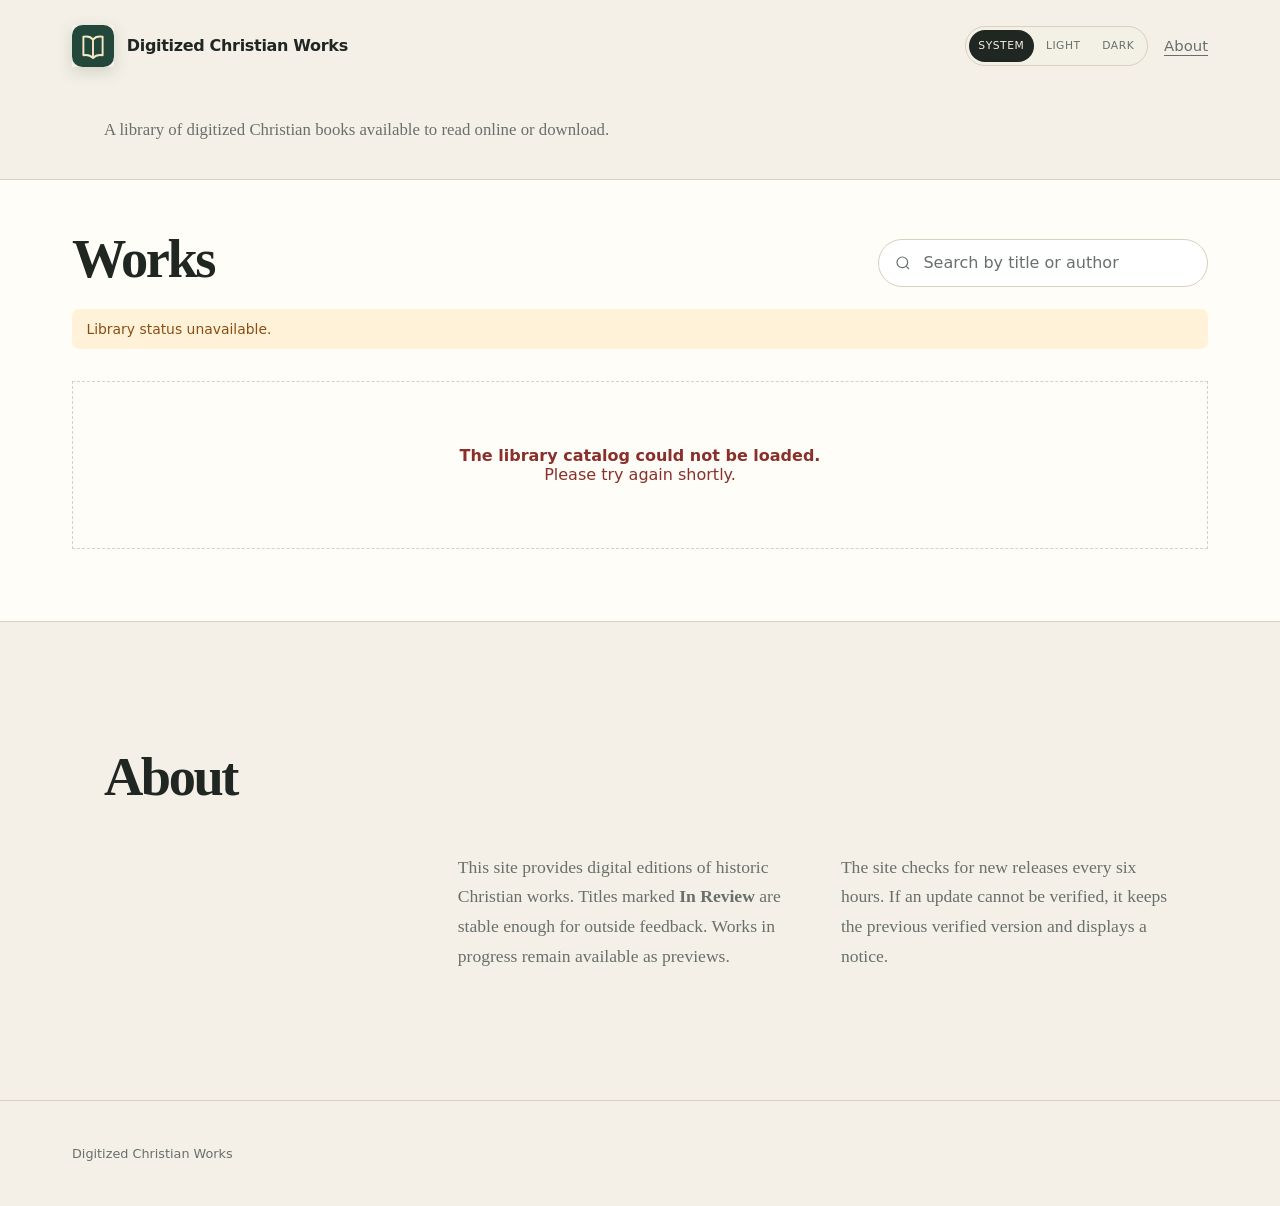
==== commit f78e6ef8: "Move review-ready works into In Review" ====
--- a/site/index.html
+++ b/site/index.html
@@ -54,7 +54,7 @@
       <section class="about" id="about" aria-labelledby="about-title">
         <h2 id="about-title">About</h2>
         <div class="about-grid">
-          <p>This site provides digital editions of historic Christian works. Titles marked <strong>Ready for review</strong> are stable enough for outside feedback. Works in progress remain available as previews.</p>
+          <p>This site provides digital editions of historic Christian works. Titles marked <strong>In Review</strong> are stable enough for outside feedback. Works in progress remain available as previews.</p>
           <p>The site checks for new releases every six hours. If an update cannot be verified, it keeps the previous verified version and displays a notice.</p>
         </div>
       </section>
--- a/site/assets/styles.css
+++ b/site/assets/styles.css
@@ -18,6 +18,8 @@
   --review-bg: #e9f1fc;
   --progress: #75582c;
   --progress-bg: #f6eddc;
+  --planned: #646b67;
+  --planned-bg: #eceeec;
   --on-accent: #fff;
   --reader-background: #d8d8d5;
   --reader-header: #f4f0e7;
@@ -55,6 +57,8 @@
   --review-bg: #1b304b;
   --progress: #e4c68f;
   --progress-bg: #3b3020;
+  --planned: #c0c8c3;
+  --planned-bg: #2b322e;
   --on-accent: #101713;
   --reader-background: #303634;
   --reader-header: #252b28;
@@ -138,9 +142,9 @@
 .work-group-heading p { margin: 0; color: var(--muted); font-size: 0.86rem; }
 .book-grid { display: grid; grid-template-columns: repeat(3, minmax(0, 1fr)); gap: 1.2rem; }
 .work-group.ready .book-grid { grid-template-columns: repeat(2, minmax(0, 1fr)); }
-.work-group.in-progress .book-grid { grid-template-columns: 1fr; }
+.work-group.in-progress .book-grid { grid-template-columns: repeat(2, minmax(0, 1fr)); }
 .book-card {
-  min-height: 390px;
+  min-height: 350px;
   padding: 1.65rem;
   display: flex;
   flex-direction: column;
@@ -156,6 +160,7 @@
 .review-chip { padding: 0.34rem 0.62rem; border-radius: 99px; font-size: 0.7rem; font-weight: 700; }
 .review-chip.ready { color: var(--review); background: var(--review-bg); }
 .review-chip.in-progress { color: var(--progress); background: var(--progress-bg); }
+.review-chip.planned { color: var(--planned); background: var(--planned-bg); }
 .book-card h3 { margin: 2.1rem 0 0.8rem; font-family: Georgia, "Times New Roman", serif; font-size: 2rem; line-height: 1.08; letter-spacing: -0.035em; }
 .book-description { margin: 0; color: var(--muted); font-family: Georgia, "Times New Roman", serif; line-height: 1.6; }
 .book-meta { margin: auto 0 1.5rem; padding-top: 2rem; display: flex; gap: 2.5rem; }
@@ -168,9 +173,19 @@
 .read-button.in-progress { color: var(--ink); background: transparent; border: 1px solid var(--line); }
 .read-button.in-progress:hover { background: var(--paper-deep); }
 .details-link { color: var(--muted); font-size: 0.76rem; text-underline-offset: 0.22rem; }
+.book-links { display: grid; gap: 0.45rem; }
+.feedback-link { color: var(--review); font-size: 0.78rem; font-weight: 700; text-underline-offset: 0.22rem; }
 .loading, .load-error { grid-column: 1 / -1; padding: 4rem; text-align: center; color: var(--muted); border: 1px dashed var(--line); }
 .load-error { color: var(--error); }
 .empty-state { padding: 4rem; text-align: center; color: var(--muted); }
+.planned-grid { display: grid; grid-template-columns: repeat(3, minmax(0, 1fr)); gap: 0.9rem; }
+.planned-card { padding: 1.35rem; display: flex; flex-direction: column; border: 1px solid var(--line); border-radius: 0.65rem; background: color-mix(in srgb, var(--card) 76%, var(--paper)); }
+.planned-card .book-topline { min-height: 2.1rem; align-items: flex-start; }
+.planned-card .review-chip { flex: 0 0 auto; }
+.planned-card h4 { margin: 1.35rem 0 0.65rem; font-family: Georgia, "Times New Roman", serif; font-size: 1.4rem; line-height: 1.12; letter-spacing: -0.025em; }
+.planned-card .book-description { font-size: 0.94rem; }
+.source-status { margin: 1.2rem 0 0; color: var(--muted); font-size: 0.72rem; font-weight: 600; letter-spacing: 0.025em; }
+.source-status.researching { color: var(--warning); }
 
 .about { max-width: 1136px; margin: auto; padding: 8rem 2rem; }
 .about h2 { max-width: 800px; }
@@ -195,6 +210,7 @@
 .review-banner { min-height: 44px; padding: 0.58rem 1.1rem; display: flex; justify-content: center; align-items: center; gap: 0.45rem; font-size: 0.78rem; }
 .review-banner.ready { color: var(--review); background: var(--review-bg); }
 .review-banner.in-progress { color: var(--progress); background: var(--progress-bg); }
+.review-banner a { margin-left: 0.4rem; font-weight: 700; text-underline-offset: 0.2rem; }
 .document-bar { min-height: 50px; padding: 0.45rem 1.1rem; display: flex; align-items: center; justify-content: space-between; gap: 1rem; color: var(--reader-text); background: var(--reader-bar); border-bottom: 1px solid var(--reader-border); font-size: 0.75rem; }
 .document-bar label { display: flex; align-items: center; gap: 0.55rem; }
 .document-bar label span { color: var(--reader-muted); }
@@ -208,6 +224,7 @@
 @media (max-width: 850px) {
   .book-grid { grid-template-columns: 1fr 1fr; }
   .work-group.ready .book-grid { grid-template-columns: 1fr 1fr; }
+  .planned-grid { grid-template-columns: 1fr 1fr; }
   .about-grid { margin-left: 15%; }
   .reader-header { grid-template-columns: auto 1fr auto; }
   .reader-home span, .action-link.secondary { display: none; }
@@ -224,6 +241,8 @@
   .search { width: 100%; }
   .book-grid { grid-template-columns: 1fr; }
   .work-group.ready .book-grid { grid-template-columns: 1fr; }
+  .work-group.in-progress .book-grid { grid-template-columns: 1fr; }
+  .planned-grid { grid-template-columns: 1fr; }
   .work-group-heading { align-items: start; flex-direction: column; gap: 0.35rem; }
   .book-card { min-height: 355px; }
   .about { padding: 5rem 1.15rem; }
@@ -236,6 +255,7 @@
   .reader-theme-picker .theme-button { min-height: 1.8rem; padding: 0.35rem 0.42rem; font-size: 0.55rem; }
   .freshness-banner { padding: 0.45rem 0.7rem; align-items: start; flex-direction: column; gap: 0.1rem; }
   .review-banner { padding: 0.45rem 0.7rem; align-items: start; flex-direction: column; gap: 0.1rem; }
+  .review-banner a { margin-left: 0; }
   .document-bar { padding: 0.45rem 0.7rem; }
   .document-bar label span, .release-summary a:not(#release-link), .release-summary span { display: none; }
   .document-bar select { max-width: 180px; }
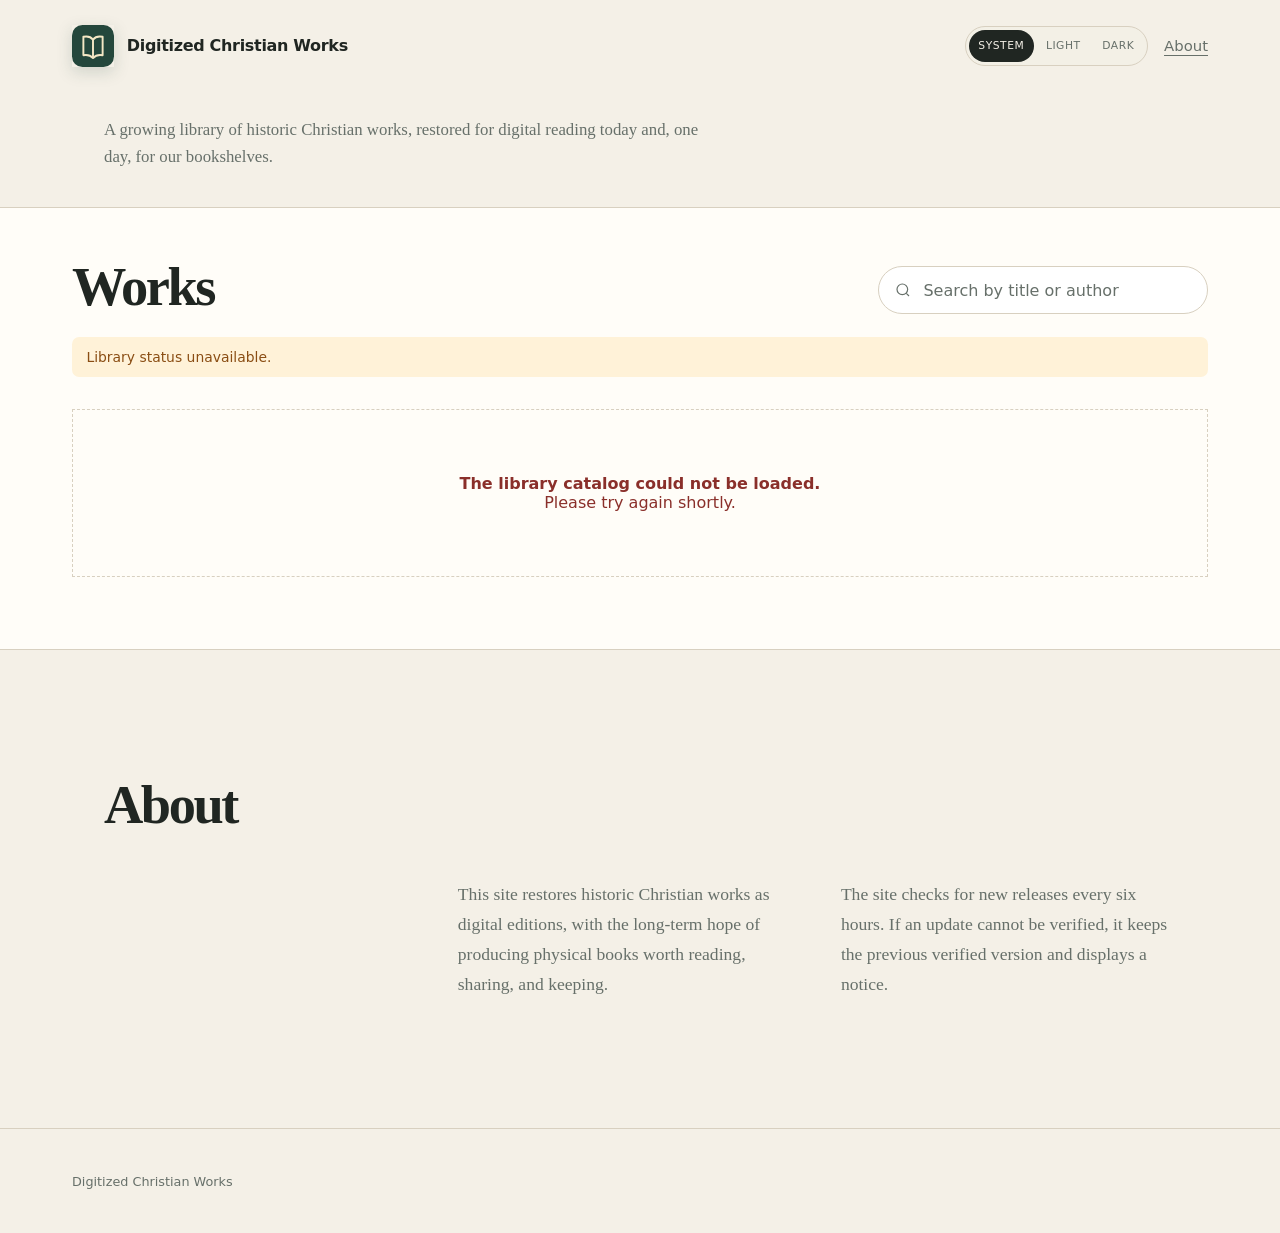
==== commit 24860ff5: "Reflect future print editions across site copy" ====
--- a/site/index.html
+++ b/site/index.html
@@ -3,7 +3,7 @@
   <head>
     <meta charset="utf-8">
     <meta name="viewport" content="width=device-width, initial-scale=1">
-    <meta name="description" content="A library of digitized Christian books available to read online or download.">
+    <meta name="description" content="A growing library of historic Christian works, restored for digital reading today and, one day, for our bookshelves.">
     <meta name="theme-color" content="#f4f0e7">
     <title>Digitized Christian Works</title>
     <link rel="icon" href="assets/mark.svg" type="image/svg+xml">
@@ -30,7 +30,7 @@
 
     <main>
       <section class="intro" aria-label="Introduction">
-        <p>A library of digitized Christian books available to read online or download.</p>
+        <p>A growing library of historic Christian works, restored for digital reading today and, one day, for our bookshelves.</p>
       </section>
 
       <section class="library" id="library" aria-labelledby="library-title">
@@ -54,7 +54,7 @@
       <section class="about" id="about" aria-labelledby="about-title">
         <h2 id="about-title">About</h2>
         <div class="about-grid">
-          <p>This site provides digital editions of historic Christian works. Titles marked <strong>In Review</strong> are stable enough for outside feedback. Works in progress remain available as previews.</p>
+          <p>This site restores historic Christian works as digital editions, with the long-term hope of producing physical books worth reading, sharing, and keeping.</p>
           <p>The site checks for new releases every six hours. If an update cannot be verified, it keeps the previous verified version and displays a notice.</p>
         </div>
       </section>
